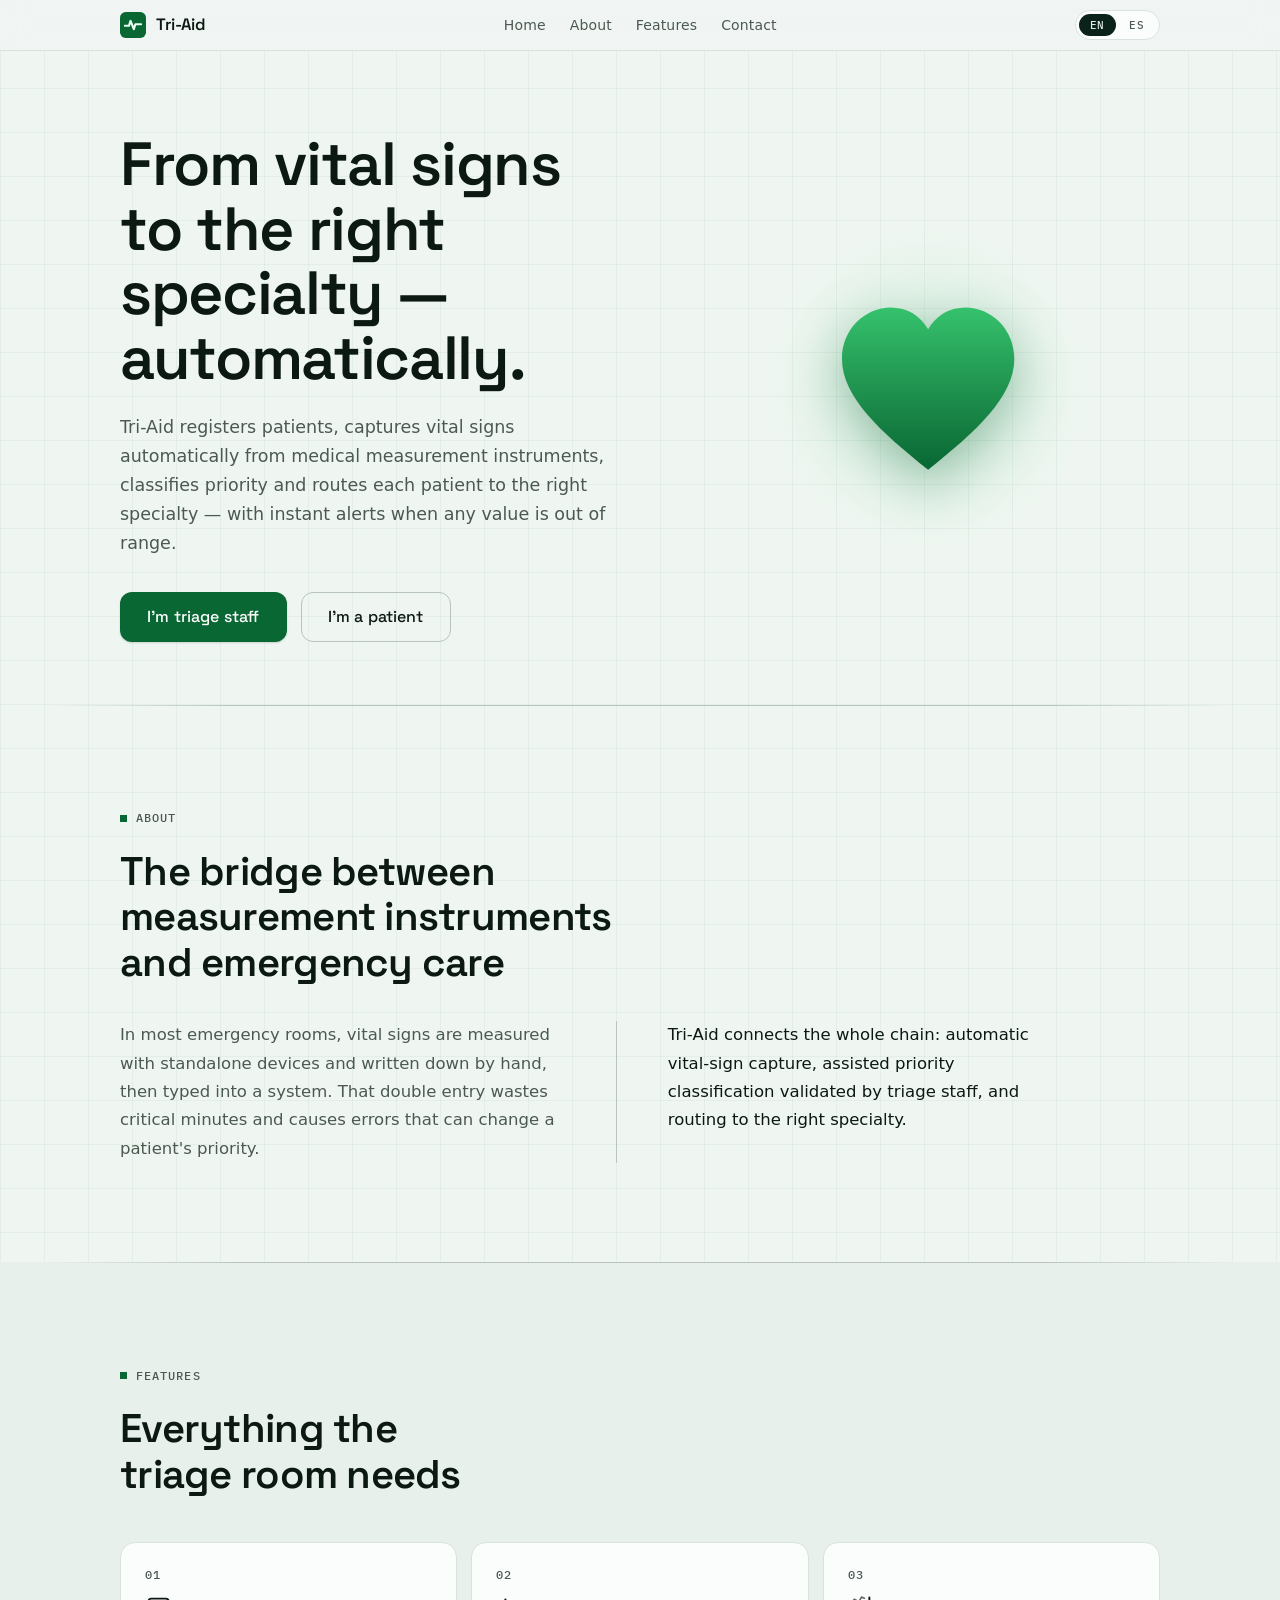
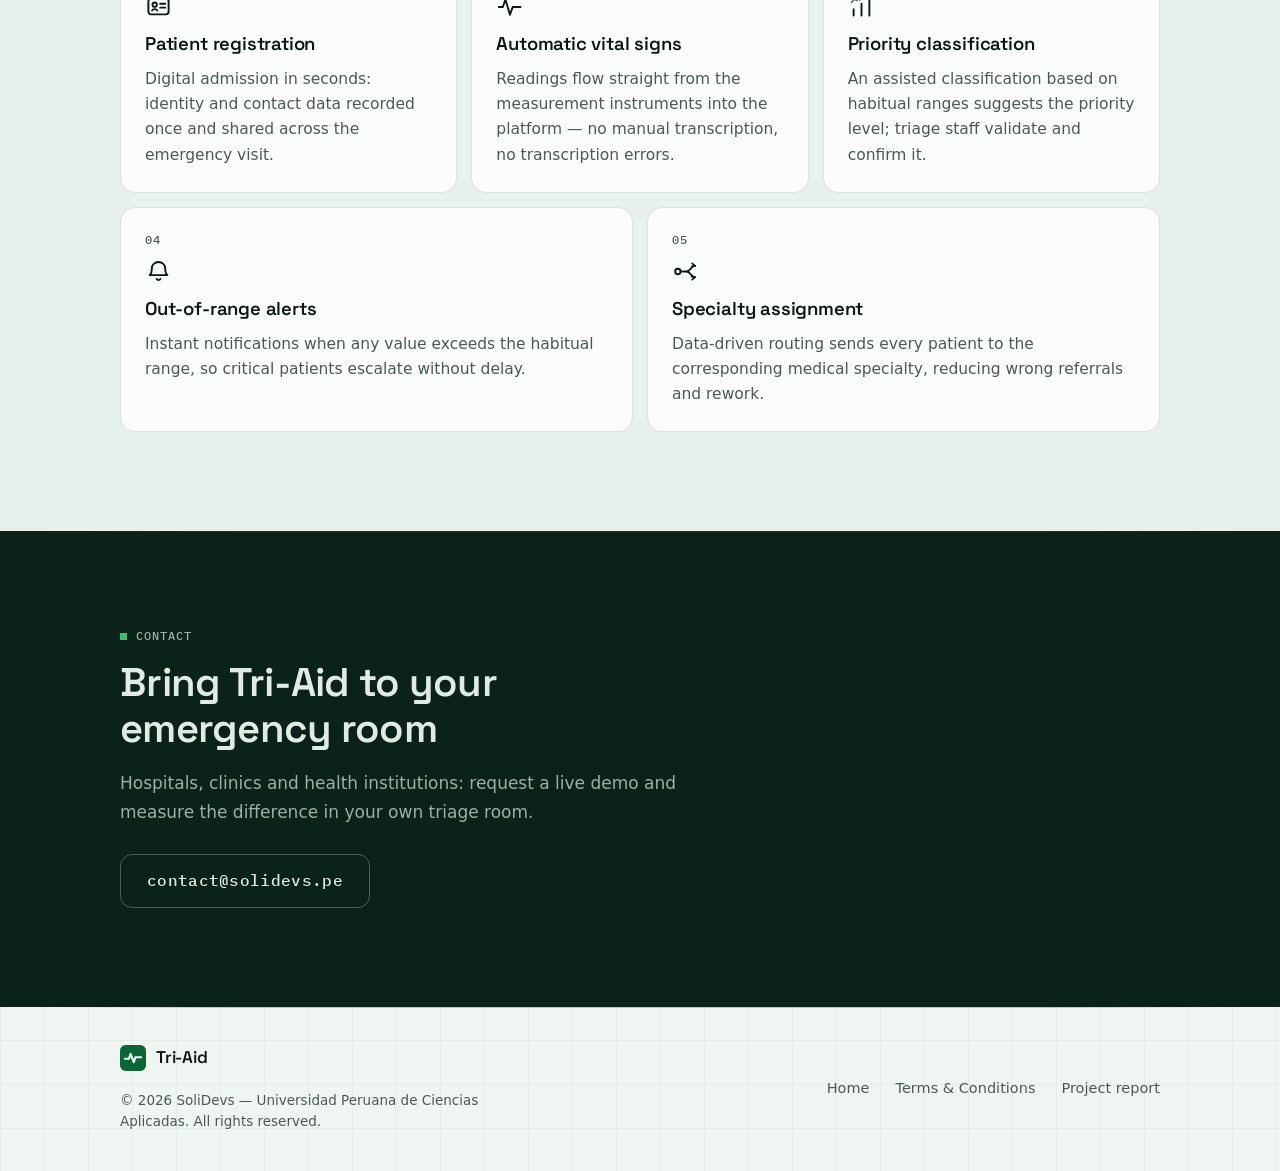
==== index.html @ 0c08fe53 "feat: tri-aid landing page (personal build)" ====
<!doctype html>
<html lang="en-US">
<head>
  <meta charset="utf-8" />
  <meta name="viewport" content="width=device-width, initial-scale=1" />
  <title>Tri-Aid — From vital signs to the right specialty</title>
  <meta name="description" content="Tri-Aid registers patients, captures vital signs automatically from medical measurement instruments, classifies priority and routes each patient to the right specialty — with instant alerts when any value is out of range." />
  <link rel="icon" href="data:image/svg+xml,%3Csvg xmlns='http://www.w3.org/2000/svg' viewBox='0 0 32 32'%3E%3Crect width='32' height='32' rx='7' fill='%231d6b4f'/%3E%3Cpath d='M6 17h5l2-6 4 10 2-6h7' stroke='%23eafff3' stroke-width='2.6' fill='none' stroke-linecap='round' stroke-linejoin='round'/%3E%3C/svg%3E" />
  <link rel="preconnect" href="https://fonts.googleapis.com" />
  <link rel="preconnect" href="https://fonts.gstatic.com" crossorigin />
  <link href="https://fonts.googleapis.com/css2?family=Space+Grotesk:wght@500;600;700&family=IBM+Plex+Mono:wght@400;500&display=swap" rel="stylesheet" />
  <link rel="stylesheet" href="css/styles.css" />
</head>
<body id="top">
  <a class="skip-link" href="#main" data-i18n="a11y.skip">Skip to content</a>

  <header class="site-nav" data-od-id="nav">
    <div class="nav-inner">
      <a class="brand" href="#top" data-od-id="brand" aria-label="Tri-Aid — home">
        <svg class="brand-mark" viewBox="0 0 32 32" aria-hidden="true" focusable="false">
          <rect width="32" height="32" rx="7" class="brand-bg"></rect>
          <path d="M6 17h5l2-6 4 10 2-6h7" class="brand-pulse"></path>
        </svg>
        <span class="brand-name">Tri-Aid</span>
      </a>

      <nav class="nav-links" aria-label="Primary" data-od-id="nav-primary">
        <a href="#top" data-i18n="nav.home">Home</a>
        <a href="#about" data-i18n="nav.about">About</a>
        <a href="#features" data-i18n="nav.features">Features</a>
        <a href="#contact" data-i18n="nav.contact">Contact</a>
      </nav>

      <div class="nav-actions">
        <div class="lang-toggle" role="group" aria-label="Language / Idioma">
          <button type="button" class="lang-btn" data-lang-btn="en" aria-pressed="true">EN</button>
          <button type="button" class="lang-btn" data-lang-btn="es" aria-pressed="false">ES</button>
        </div>
        <button type="button" class="nav-burger" aria-expanded="false" aria-controls="mobile-panel" data-i18n-aria="nav.menu" aria-label="Open menu">
          <span class="burger-box" aria-hidden="true"></span>
        </button>
      </div>
    </div>

    <div id="mobile-panel" class="mobile-panel">
      <nav class="mobile-links" aria-label="Mobile">
        <a href="#top" data-i18n="nav.home">Home</a>
        <a href="#about" data-i18n="nav.about">About</a>
        <a href="#features" data-i18n="nav.features">Features</a>
        <a href="#contact" data-i18n="nav.contact">Contact</a>
      </nav>
    </div>
  </header>

  <main id="main">

    <!-- ================= HERO ================= -->
    <section class="hero" id="hero" data-od-id="hero">
      <div class="container hero-grid">
        <div class="hero-copy">
          <h1 class="hero-title" data-i18n="hero.h1" data-od-id="hero-title">From vital signs to the right specialty — automatically.</h1>
          <p class="hero-text" data-i18n="hero.text">Tri-Aid registers patients, captures vital signs automatically from medical measurement instruments, classifies priority and routes each patient to the right specialty — with instant alerts when any value is out of range.</p>
          <div class="hero-ctas">
            <a class="btn btn-primary" href="#contact" data-i18n="hero.ctaStaff" data-od-id="hero-cta-staff">I'm triage staff</a>
            <a class="btn btn-ghost" href="#features" data-i18n="hero.ctaPatient" data-od-id="hero-cta-patient">I'm a patient</a>
          </div>
        </div>

                <aside class="heartbeat" aria-hidden="true" data-od-id="hero-heartbeat">
          <div class="heart-wrap">
            <span class="heart-glow"></span>
            <span class="heart-ring ring-a"></span>
            <span class="heart-ring ring-b"></span>
            <svg class="heart-shape" viewBox="0 0 32 30" focusable="false">
              <defs>
                <linearGradient id="heart-grad" x1="0" y1="0" x2="0" y2="1">
                  <stop offset="0" class="heart-grad-a"/>
                  <stop offset="1" class="heart-grad-b"/>
                </linearGradient>
              </defs>
              <path class="heart-body" fill="url(#heart-grad)" d="M16 28C8.5 22 2.5 16.6 2.5 10.6 2.5 6 6.1 2.6 10.2 2.6c2.5 0 4.6 1.3 5.8 3.4 1.2-2.1 3.3-3.4 5.8-3.4 4.1 0 7.7 3.4 7.7 8 0 6-6 11.4-13.5 17.4Z"/>
            </svg>
          </div>
        </aside>
      </div>
    </section>

    <!-- ================= ABOUT ================= -->
    <section class="section" id="about" data-od-id="about">
      <div class="container">
        <div class="section-head reveal">
          <span class="eyebrow"><i class="eyebrow-dot" aria-hidden="true"></i><span data-i18n="nav.about">About</span></span>
        </div>
        <h2 class="section-title reveal" data-i18n="about.title" data-od-id="about-title">The bridge between measurement instruments and emergency care</h2>
        <div class="about-cols reveal">
          <p data-i18n="about.p1">In most emergency rooms, vital signs are measured with standalone devices and written down by hand, then typed into a system. That double entry wastes critical minutes and causes errors that can change a patient's priority.</p>
          <p data-i18n="about.p2">Tri-Aid connects the whole chain: automatic vital-sign capture, assisted priority classification validated by triage staff, and routing to the right specialty.</p>
        </div>
      </div>
    </section>

    <!-- ================= FEATURES ================= -->
    <section class="section section-sunk" id="features" data-od-id="features">
      <div class="container">
        <div class="section-head reveal">
          <span class="eyebrow"><i class="eyebrow-dot" aria-hidden="true"></i><span data-i18n="nav.features">Features</span></span>
        </div>
        <h2 class="section-title reveal" data-i18n="features.title" data-od-id="features-title">Everything the triage room needs</h2>

        <ol class="feature-grid" data-od-id="features-grid">
          <li class="feature-card reveal" data-od-id="feature-card-registration">
            <span class="f-index" aria-hidden="true">01</span>
            <svg class="f-icon" viewBox="0 0 24 24" aria-hidden="true" focusable="false"><rect x="3" y="5" width="18" height="14" rx="2.5" fill="none" stroke="currentColor" stroke-width="1.7"/><circle cx="8.6" cy="10.4" r="1.9" fill="none" stroke="currentColor" stroke-width="1.7"/><path d="M6.3 15.6c.6-1.7 4-1.7 4.6 0M13.5 9.5h4.6M13.5 13h4.6" fill="none" stroke="currentColor" stroke-width="1.7" stroke-linecap="round"/></svg>
            <h3 data-i18n="f1.t">Patient registration</h3>
            <p data-i18n="f1.x">Digital admission in seconds: identity and contact data recorded once and shared across the emergency visit.</p>
          </li>

          <li class="feature-card reveal" data-od-id="feature-card-vitals">
            <span class="f-index" aria-hidden="true">02</span>
            <svg class="f-icon" viewBox="0 0 24 24" aria-hidden="true" focusable="false"><path d="M2.5 12.5h3.6l2.3-6.8 4 13.6 2.4-6.8h7" fill="none" stroke="currentColor" stroke-width="1.7" stroke-linecap="round" stroke-linejoin="round"/></svg>
            <h3 data-i18n="f2.t">Automatic vital signs</h3>
            <p data-i18n="f2.x">Readings flow straight from the measurement instruments into the platform — no manual transcription, no transcription errors.</p>
          </li>

          <li class="feature-card reveal" data-od-id="feature-card-priority">
            <span class="f-index" aria-hidden="true">03</span>
            <svg class="f-icon" viewBox="0 0 24 24" aria-hidden="true" focusable="false"><path d="M5 20v-5.5M12 20V9.5M19 20V4" fill="none" stroke="currentColor" stroke-width="1.7" stroke-linecap="round"/><path d="M3.2 8.4 5.6 5.6l2.5 1.2M10.4 6.4 12 3.6l2.6 1" fill="none" stroke="currentColor" stroke-width="1.4" stroke-linecap="round" stroke-linejoin="round" opacity=".65"/></svg>
            <h3 data-i18n="f3.t">Priority classification</h3>
            <p data-i18n="f3.x">An assisted classification based on habitual ranges suggests the priority level; triage staff validate and confirm it.</p>
          </li>

          <li class="feature-card reveal" data-od-id="feature-card-alerts">
            <span class="f-index" aria-hidden="true">04</span>
            <svg class="f-icon" viewBox="0 0 24 24" aria-hidden="true" focusable="false"><path d="M6 9.5a6 6 0 0 1 12 0c0 4.6 1.9 5.7 1.9 5.7H4.1S6 14.1 6 9.5Z" fill="none" stroke="currentColor" stroke-width="1.7" stroke-linejoin="round"/><path d="M10.3 18.6a1.9 1.9 0 0 0 3.4 0" fill="none" stroke="currentColor" stroke-width="1.7" stroke-linecap="round"/></svg>
            <h3 data-i18n="f4.t">Out-of-range alerts</h3>
            <p data-i18n="f4.x">Instant notifications when any value exceeds the habitual range, so critical patients escalate without delay.</p>
          </li>

          <li class="feature-card reveal" data-od-id="feature-card-routing">
            <span class="f-index" aria-hidden="true">05</span>
            <svg class="f-icon" viewBox="0 0 24 24" aria-hidden="true" focusable="false"><circle cx="5.2" cy="12" r="2.4" fill="none" stroke="currentColor" stroke-width="1.7"/><path d="M7.8 12h5.4" fill="none" stroke="currentColor" stroke-width="1.7" stroke-linecap="round"/><path d="M13 12c3.6 0 3.6-5 7.4-5M13 12c3.6 0 3.6 5 7.4 5" fill="none" stroke="currentColor" stroke-width="1.7" stroke-linecap="round"/><path d="M17.9 4.8 20.6 7l-3 .5M17.9 19.2 20.6 17l-3-.5" fill="none" stroke="currentColor" stroke-width="1.5" stroke-linecap="round" stroke-linejoin="round"/></svg>
            <h3 data-i18n="f5.t">Specialty assignment</h3>
            <p data-i18n="f5.x">Data-driven routing sends every patient to the corresponding medical specialty, reducing wrong referrals and rework.</p>
          </li>
        </ol>
      </div>
    </section>

    <!-- ================= CONTACT ================= -->
    <section class="section section-dark" id="contact" data-od-id="contact">
      <div class="container contact-wrap reveal">
        <span class="eyebrow eyebrow-dark"><i class="eyebrow-dot" aria-hidden="true"></i><span data-i18n="nav.contact">Contact</span></span>
        <h2 class="section-title" data-i18n="contact.title" data-od-id="contact-title">Bring Tri-Aid to your emergency room</h2>
        <p class="contact-text" data-i18n="contact.text">Hospitals, clinics and health institutions: request a live demo and measure the difference in your own triage room.</p>
        <a class="btn btn-invert" href="mailto:contact@solidevs.pe" data-od-id="contact-email">contact@solidevs.pe</a>
      </div>
    </section>

  </main>

  <!-- ================= FOOTER ================= -->
  <footer class="site-footer" data-od-id="footer">
    <div class="container footer-grid">
      <div class="footer-brand">
        <span class="footer-mark">
          <svg class="brand-mark" viewBox="0 0 32 32" aria-hidden="true" focusable="false">
            <rect width="32" height="32" rx="7" class="brand-bg"></rect>
            <path d="M6 17h5l2-6 4 10 2-6h7" class="brand-pulse"></path>
          </svg>
          <span class="brand-name">Tri-Aid</span>
        </span>
        <p class="footer-copy" data-i18n="footer.copy">© 2026 SoliDevs — Universidad Peruana de Ciencias Aplicadas. All rights reserved.</p>
      </div>
      <nav class="footer-links" aria-label="Footer" data-od-id="footer-links">
        <a href="#top" data-i18n="nav.home">Home</a>
        <a href="terms.html" data-i18n="footer.terms">Terms &amp; Conditions</a>
        <a href="#" data-i18n="footer.report">Project report</a>
      </nav>
    </div>
  </footer>

  <script src="js/i18n.js"></script>
  <script src="js/main.js"></script>
</body>
</html>
---- css/styles.css ----
/* ============================================================
   Tri-Aid — Landing AV1 · SoliDevs
   Design system: clinical "monitor paper" surface, deep green
   ink, single ECG-green accent, Space Grotesk / system / Plex Mono.
   ============================================================ */

/* ---------- Tokens ---------- */
:root {
  /* surfaces */
  --bg:            oklch(96.6% 0.009 158);
  --surface:       oklch(99.3% 0.003 158);
  --surface-sunk:  oklch(94.6% 0.012 156);
  --ink-panel:     oklch(23% 0.035 168);

  /* text */
  --fg:            oklch(20% 0.024 160);
  --muted:         oklch(45% 0.022 158);
  --fg-on-dark:    oklch(93% 0.015 155);
  --muted-on-dark: oklch(74% 0.028 155);

  /* lines */
  --border:        oklch(90.5% 0.012 158);
  --border-strong: oklch(81% 0.018 156);
  --hairline-dark: rgba(234, 255, 243, 0.09);
  --line-on-dark:  rgba(234, 255, 243, 0.1);
  --line-on-dark-btn: rgba(234, 255, 243, 0.28);
  /* Single page-wide chart-paper grid (body). One grid, one phase —
     never layer a second same-pitch grid on top of it. */
  --grid-page:     rgba(29, 107, 79, 0.058);
  --pulse-on-ink:  #eafff3;

  /* accent — ECG green */
  --accent:        oklch(72% 0.17 152);   /* trace on dark, fills */
  --accent-ink:    oklch(45% 0.115 152);  /* text-safe / buttons */
  --accent-soft:   oklch(93% 0.045 152);

  /* semantic — triage scale (used sparingly) */
  --info:          oklch(70% 0.11 240);

  /* type */
  --font-display: 'Space Grotesk', 'Avenir Next', -apple-system, BlinkMacSystemFont, 'Segoe UI', system-ui, sans-serif;
  --font-body:    -apple-system, BlinkMacSystemFont, 'SF Pro Text', 'Segoe UI', system-ui, sans-serif;
  --font-mono:    'IBM Plex Mono', ui-monospace, 'SF Mono', Menlo, Consolas, monospace;

  /* motion */
  --ease-out: cubic-bezier(0.23, 1, 0.32, 1);

  /* layout */
  --container: 1120px;
  --nav-h: 50px;
}

/* ---------- Reset-lite ---------- */
*, *::before, *::after { box-sizing: border-box; margin: 0; padding: 0; }

html {
  scroll-behavior: smooth;
  scroll-padding-top: calc(var(--nav-h) + 18px);
}

body {
  font: 400 16.5px/1.62 var(--font-body);
  background-color: var(--bg);
  background-image:
    linear-gradient(to right, var(--grid-page) 1px, transparent 1px),
    linear-gradient(to bottom, var(--grid-page) 1px, transparent 1px);
  background-size: 44px 44px;
  color: var(--fg);
  -webkit-font-smoothing: antialiased;
  -moz-osx-font-smoothing: grayscale;
  text-rendering: optimizeLegibility;
}

body.nav-locked { overflow: hidden; }

img, svg { display: block; max-width: 100%; }
a { color: inherit; text-decoration: none; }
ul, ol { list-style: none; }

::selection { background: var(--accent-soft); color: var(--fg); }

:focus-visible {
  outline: 2px solid var(--accent-ink);
  outline-offset: 3px;
  border-radius: 4px;
}

/* ---------- Utilities ---------- */
.container {
  max-width: var(--container);
  margin-inline: auto;
  padding-inline: clamp(20px, 5vw, 40px);
}

.btn {
  display: inline-flex;
  align-items: center;
  justify-content: center;
  gap: 10px;
  min-height: 50px;
  padding: 0 26px;
  border-radius: 12px;
  border: 1px solid transparent;
  font: 500 16px/1 var(--font-display);
  letter-spacing: 0.01em;
  cursor: pointer;
  transition: transform 200ms var(--ease-out), background-color 200ms var(--ease-out),
              border-color 200ms var(--ease-out), box-shadow 200ms var(--ease-out),
              color 200ms var(--ease-out);
}

.btn-primary {
  background: var(--accent-ink);
  color: #fff;
  box-shadow: 0 1px 2px rgba(16, 46, 36, 0.18);
}
.btn-primary:hover {
  background: oklch(38% 0.105 152);
  transform: translateY(-1px);
  box-shadow: 0 6px 18px rgba(16, 46, 36, 0.16);
}
.btn-primary:active { transform: translateY(0); }

.btn-ghost {
  background: transparent;
  color: var(--fg);
  border-color: var(--border-strong);
}
.btn-ghost:hover {
  background: var(--surface-sunk);
  transform: translateY(-1px);
}

.btn-invert {
  background: transparent;
  color: var(--fg-on-dark);
  border-color: var(--line-on-dark-btn);
  font: 500 15.5px/1 var(--font-mono);
  letter-spacing: 0.02em;
  min-height: 54px;
}
.btn-invert:hover {
  background: var(--fg-on-dark);
  color: var(--ink-panel);
  transform: translateY(-1px);
}

/* ---------- Skip link ---------- */
.skip-link {
  position: fixed;
  top: 10px;
  left: 10px;
  z-index: 200;
  padding: 10px 18px;
  background: var(--ink-panel);
  color: var(--fg-on-dark);
  border-radius: 10px;
  font: 500 14px/1 var(--font-body);
  transform: translateY(-160%);
  transition: transform 140ms var(--ease-out);
}
.skip-link:focus { transform: translateY(0); outline-offset: 2px; }

/* ---------- Nav ---------- */
.site-nav {
  position: sticky;
  top: 0;
  z-index: 100;
  background: rgba(240, 246, 243, 0.9);
  backdrop-filter: blur(12px);
  -webkit-backdrop-filter: blur(12px);
  border-bottom: 1px solid var(--border);
}

.nav-inner {
  max-width: var(--container);
  margin-inline: auto;
  padding-inline: clamp(20px, 5vw, 40px);
  height: var(--nav-h);
  display: flex;
  align-items: center;
  justify-content: space-between;
  gap: 24px;
}

.brand {
  display: inline-flex;
  align-items: center;
  gap: 10px;
  flex-shrink: 0;
}

.brand-mark { width: 26px; height: 26px; }
.brand-bg { fill: var(--accent-ink); }
.brand-pulse {
  fill: none;
  stroke: var(--pulse-on-ink);
  stroke-width: 2.6;
  stroke-linecap: round;
  stroke-linejoin: round;
}
.brand-name {
  font: 600 16.5px/1 var(--font-display);
  letter-spacing: -0.01em;
}

.nav-links {
  display: flex;
  align-items: center;
  gap: 24px;
}
.nav-links a {
  font: 500 14px/1 var(--font-body);
  color: var(--muted);
  letter-spacing: 0.01em;
  transition: color 200ms var(--ease-out);
}
.nav-links a:hover { color: var(--fg); }

.nav-actions {
  display: flex;
  align-items: center;
  gap: 12px;
}

.lang-toggle {
  display: flex;
  align-items: center;
  gap: 2px;
  padding: 3px;
  border: 1px solid var(--border);
  border-radius: 999px;
  background: var(--surface);
}
.lang-btn {
  appearance: none;
  border: 0;
  background: transparent;
  color: var(--muted);
  font: 500 10.5px/1 var(--font-mono);
  letter-spacing: 0.08em;
  text-transform: uppercase;
  padding: 6px 11px;
  border-radius: 999px;
  cursor: pointer;
  transition: background-color 200ms var(--ease-out), color 200ms var(--ease-out);
}
.lang-btn:hover { color: var(--fg); }
.lang-btn.is-active {
  background: var(--ink-panel);
  color: var(--fg-on-dark);
}

.nav-burger {
  display: none;
  appearance: none;
  border: 1px solid var(--border);
  background: var(--surface);
  border-radius: 10px;
  width: 38px;
  height: 38px;
  cursor: pointer;
  position: relative;
}
.nav-burger::after {
  content: "";
  position: absolute;
  inset: -6px;
}
.burger-box, .burger-box::before, .burger-box::after {
  content: "";
  position: absolute;
  left: 50%;
  width: 18px;
  height: 1.8px;
  background: var(--fg);
  border-radius: 2px;
  transform: translateX(-50%);
  transition: transform 200ms var(--ease-out), opacity 140ms var(--ease-out), top 200ms var(--ease-out);
}
.burger-box { top: 50%; margin-top: -0.9px; }
.burger-box::before { top: -6px; }
.burger-box::after { top: 6px; }
.nav-burger.is-open .burger-box { background: transparent; }
.nav-burger.is-open .burger-box::before { top: 0; transform: translateX(-50%) rotate(45deg); }
.nav-burger.is-open .burger-box::after { top: 0; transform: translateX(-50%) rotate(-45deg); }

.mobile-panel {
  display: none;
  visibility: hidden;
  opacity: 0;
  transform: translateY(-8px);
  transition: opacity 140ms var(--ease-out), transform 140ms var(--ease-out), visibility 140ms;
  border-bottom: 1px solid var(--border);
  background: var(--surface);
}
.mobile-panel.is-open { visibility: visible; opacity: 1; transform: none; }
.mobile-links { display: grid; }
.mobile-links a {
  padding: 13px clamp(20px, 5vw, 40px);
  font: 500 15.5px/1 var(--font-body);
  color: var(--fg);
  border-top: 1px solid var(--border);
}
.mobile-links a:hover { background: var(--surface-sunk); }

/* ---------- Hero ---------- */
.hero {
  position: relative;
  overflow: hidden;
  padding-block: clamp(56px, 9vh, 96px) clamp(52px, 7vh, 84px);
}

/* Hero paper grid: intentionally NOT re-declared here. The body already
   paints the single 44px chart-paper grid; a second same-pitch layer from
   the hero's own origin sat ~6px out of phase (sticky-nav offset) and drew
   every vertical line twice — the "double-lined squares" artifact. */

.hero-grid {
  position: relative;
  display: grid;
  grid-template-columns: 1.04fr 0.96fr;
  align-items: center;
  gap: clamp(40px, 6vw, 72px);
}

.hero-title {
  font: 600 clamp(38px, 5vw, 61px)/1.06 var(--font-display);
  letter-spacing: -0.022em;
  text-wrap: balance;
  max-width: 18ch;
}

.hero-text {
  margin-top: 22px;
  font-size: clamp(16px, 1.5vw, 17.5px);
  line-height: 1.66;
  color: var(--muted);
  max-width: 54ch;
}

.hero-ctas {
  margin-top: 34px;
  display: flex;
  flex-wrap: wrap;
  gap: 14px;
}

/* ---------- Hero heartbeat ----------
   One green heart beating over the chart paper — the product promise
   in a single image: the pulse, alive and watched. Pure CSS motion
   (an icon animation, not a data stream): a lub-dub squeeze at ~64 bpm,
   a glow that breathes with it, and a ripple ring on each thump. */
.heartbeat {
  display: grid;
  place-items: center;
  min-height: 372px;
}
.heart-wrap {
  position: relative;
  width: clamp(190px, 19vw, 262px);
  aspect-ratio: 1;
  display: grid;
  place-items: center;
}

/* — the heart — */
.heart-shape {
  width: 84%;
  height: auto;
  overflow: visible;
  transform-origin: 50% 46%;
  animation: heart-beat 0.94s infinite;
  filter: drop-shadow(0 16px 26px color-mix(in oklab, var(--accent-ink) 38%, transparent));
}
.heart-grad-a { stop-color: var(--accent); }
.heart-grad-b { stop-color: var(--accent-ink); }

/* — the glow breathing behind it — */
.heart-glow {
  position: absolute;
  inset: -16%;
  border-radius: 50%;
  opacity: 0.5;
  background: radial-gradient(
    circle,
    color-mix(in oklab, var(--accent) 24%, transparent) 0%,
    color-mix(in oklab, var(--accent) 10%, transparent) 46%,
    transparent 72%
  );
  animation: heart-glow 0.94s infinite;
}

/* — a ripple on each thump — */
.heart-ring {
  position: absolute;
  inset: 2%;
  border-radius: 50%;
  border: 1.5px solid color-mix(in oklab, var(--accent) 55%, transparent);
  opacity: 0;
  animation: heart-ripple 0.94s infinite;
}
.ring-b { animation-delay: 0.28s; }

/* lub-dub: two squeezes per cycle, like a real heartbeat (~64 bpm) */
@keyframes heart-beat {
  0%        { transform: scale(1); }
  10%, 12%  { transform: scale(1.13); }
  22%       { transform: scale(1.01); }
  32%, 34%  { transform: scale(1.09); }
  46%, 100% { transform: scale(1); }
}
@keyframes heart-glow {
  0%        { opacity: 0.4; transform: scale(1); }
  10%, 12%  { opacity: 0.75; transform: scale(1.05); }
  32%, 34%  { opacity: 0.6; transform: scale(1.03); }
  46%, 100% { opacity: 0.4; transform: scale(1); }
}
@keyframes heart-ripple {
  0%, 9%    { transform: scale(1); opacity: 0; }
  12%       { opacity: 0.5; }
  58%, 100% { transform: scale(1.5); opacity: 0; }
}

/* ---------- Section shell ---------- */
.section {
  padding-block: clamp(72px, 11vh, 118px);
  position: relative;
}

/* ---------- Section dividers ----------
   A single fading hairline at each section boundary — quiet, no motif.
   The old tick ruler and the PQRST rhythm strip are both gone. */
.section::before,
.site-footer::before {
  content: "";
  position: absolute;
  top: 0;
  left: clamp(20px, 4vw, 44px);
  right: clamp(20px, 4vw, 44px);
  height: 1px;
  background: linear-gradient(90deg,
    transparent,
    var(--border-strong) 16%,
    var(--border-strong) 84%,
    transparent);
}

.section-dark::before {
  background: linear-gradient(90deg,
    transparent,
    var(--hairline-dark) 16%,
    var(--hairline-dark) 84%,
    transparent);
}

.section-sunk {
  background: var(--surface-sunk);
}

.section-dark {
  background: var(--ink-panel);
  color: var(--fg-on-dark);
}

.section-head { margin-bottom: 18px; }

.eyebrow {
  display: inline-flex;
  align-items: center;
  gap: 9px;
  font: 500 12px/1 var(--font-mono);
  letter-spacing: 0.09em;
  text-transform: uppercase;
  color: var(--muted);
}
.eyebrow-dark { color: var(--muted-on-dark); }
.eyebrow-dot {
  width: 7px;
  height: 7px;
  background: var(--accent-ink);
  flex-shrink: 0;
}
.eyebrow-dark .eyebrow-dot { background: var(--accent); }

.section-title {
  font: 600 clamp(27px, 3.4vw, 40px)/1.14 var(--font-display);
  letter-spacing: -0.018em;
  text-wrap: balance;
  max-width: 24ch;
}

/* ---------- About ---------- */
.about-cols {
  margin-top: clamp(28px, 4vh, 44px);
  display: grid;
  grid-template-columns: 1fr 1fr;
  gap: clamp(28px, 4vw, 56px);
  max-width: 940px;
}

.about-cols p {
  font-size: 16.5px;
  line-height: 1.72;
  color: var(--muted);
}
.about-cols p + p, .about-cols p:last-child {
  padding-left: clamp(28px, 4vw, 56px);
  border-left: 1px solid var(--border-strong);
  color: var(--fg);
}

/* ---------- Features ---------- */
.feature-grid {
  margin-top: clamp(34px, 5vh, 54px);
  display: grid;
  grid-template-columns: repeat(6, 1fr);
  gap: 14px;
}

.feature-card {
  grid-column: span 2;
  background: var(--surface);
  border: 1px solid var(--border);
  border-radius: 15px;
  padding: 26px 24px 24px;
  display: grid;
  gap: 12px;
  align-content: start;
  transition: transform 200ms var(--ease-out), border-color 200ms var(--ease-out),
              box-shadow 200ms var(--ease-out);
}
.feature-card:nth-child(4),
.feature-card:nth-child(5) { grid-column: span 3; }

.feature-card:hover {
  transform: translateY(-3px);
  border-color: var(--border-strong);
  box-shadow: 0 14px 34px -18px rgba(16, 46, 36, 0.22);
}

.f-index {
  font: 500 12px/1 var(--font-mono);
  letter-spacing: 0.08em;
  color: var(--muted);
}

.f-icon {
  width: 27px;
  height: 27px;
  color: var(--fg);
}

.feature-card h3 {
  font: 600 18.5px/1.25 var(--font-display);
  letter-spacing: -0.01em;
}

.feature-card p {
  font-size: 15.5px;
  line-height: 1.62;
  color: var(--muted);
}

/* stagger for reveal */
.feature-card:nth-child(2) { transition-delay: 60ms; }
.feature-card:nth-child(3) { transition-delay: 120ms; }
.feature-card:nth-child(4) { transition-delay: 80ms; }
.feature-card:nth-child(5) { transition-delay: 140ms; }

/* ---------- Contact ---------- */
.contact-wrap {
  display: grid;
  justify-items: start;
  gap: 18px;
}

.contact-wrap .section-title { color: var(--fg-on-dark); max-width: 20ch; }

.contact-text {
  color: var(--muted-on-dark);
  font-size: 17px;
  line-height: 1.66;
  max-width: 52ch;
}

.contact-wrap .btn-invert { margin-top: 10px; }

/* ---------- Footer ---------- */
.site-footer {
  position: relative;
  padding-block: 38px;
}

.footer-grid {
  display: flex;
  align-items: center;
  justify-content: space-between;
  gap: 28px;
  flex-wrap: wrap;
}

.footer-mark {
  display: inline-flex;
  align-items: center;
  gap: 10px;
}
.footer-mark .brand-mark { width: 26px; height: 26px; }
.footer-mark .brand-name { font-size: 17px; }

.footer-copy {
  margin-top: 10px;
  font-size: 13.5px;
  color: var(--muted);
  max-width: 46ch;
}

.footer-links {
  display: flex;
  align-items: center;
  gap: 26px;
  flex-wrap: wrap;
}
.footer-links a {
  font-size: 14.5px;
  color: var(--muted);
  text-decoration: underline;
  text-decoration-color: transparent;
  text-underline-offset: 4px;
  transition: color 200ms var(--ease-out), text-decoration-color 200ms var(--ease-out);
}
.footer-links a:hover {
  color: var(--fg);
  text-decoration-color: var(--border-strong);
}

/* ---------- Terms ---------- */
.terms-section { padding-block: clamp(56px, 9vh, 96px); }

.terms-wrap { max-width: 800px; }

.terms-title {
  font: 600 clamp(30px, 4vw, 42px)/1.1 var(--font-display);
  letter-spacing: -0.02em;
}

.terms-list { margin-top: clamp(30px, 5vh, 48px); }

.terms-clause {
  display: grid;
  grid-template-columns: 58px 1fr;
  gap: 6px 18px;
  padding-block: 26px;
  border-top: 1px solid var(--border);
}
.terms-clause:last-child { border-bottom: 1px solid var(--border); }

.t-index {
  font: 500 13px/1.7 var(--font-mono);
  letter-spacing: 0.08em;
  color: var(--muted);
}

.terms-clause h2 {
  font: 600 19px/1.3 var(--font-display);
  letter-spacing: -0.01em;
  margin-bottom: 8px;
}

.terms-clause p {
  font-size: 15.5px;
  line-height: 1.7;
  color: var(--muted);
  max-width: 64ch;
}

/* ---------- Reveal ---------- */
.reveal {
  opacity: 0;
  transform: translateY(14px);
  transition: opacity 420ms var(--ease-out), transform 420ms var(--ease-out);
}
.reveal.in { opacity: 1; transform: none; }

/* ---------- Responsive ---------- */
@media (max-width: 1024px) {
  .hero-grid { grid-template-columns: 1fr; gap: 48px; }
  .hero-title { max-width: 18ch; }
}

@media (max-width: 900px) {
  .nav-links { display: none; }
  .nav-burger { display: block; }
  .mobile-panel { display: block; }

  .feature-card,
  .feature-card:nth-child(4),
  .feature-card:nth-child(5) { grid-column: span 3; }

  .about-cols { grid-template-columns: 1fr; }
  .about-cols p + p,
  .about-cols p:last-child {
    padding-left: 0;
    border-left: 0;
    border-top: 1px solid var(--border-strong);
    padding-top: 26px;
  }

}

@media (max-width: 640px) {
  .hero { padding-top: 40px; }
  .hero-ctas { flex-direction: column; align-items: stretch; }
  .hero-ctas .btn { width: 100%; }

  .heartbeat { min-height: 300px; }
  .heart-wrap { width: clamp(168px, 52vw, 220px); }

  .feature-card,
  .feature-card:nth-child(4),
  .feature-card:nth-child(5) { grid-column: span 6; }

  .terms-clause { grid-template-columns: 1fr; gap: 4px; }

  .footer-grid { flex-direction: column; align-items: flex-start; }

}

/* ---------- Reduced motion ---------- */
@media (prefers-reduced-motion: reduce) {
  html { scroll-behavior: auto; }
  .reveal { opacity: 1; transform: none; transition: none; }
  .heart-shape, .heart-glow, .heart-ring { animation: none; }
  .btn, .feature-card, .nav-links a, .footer-links a { transition: none; }
}
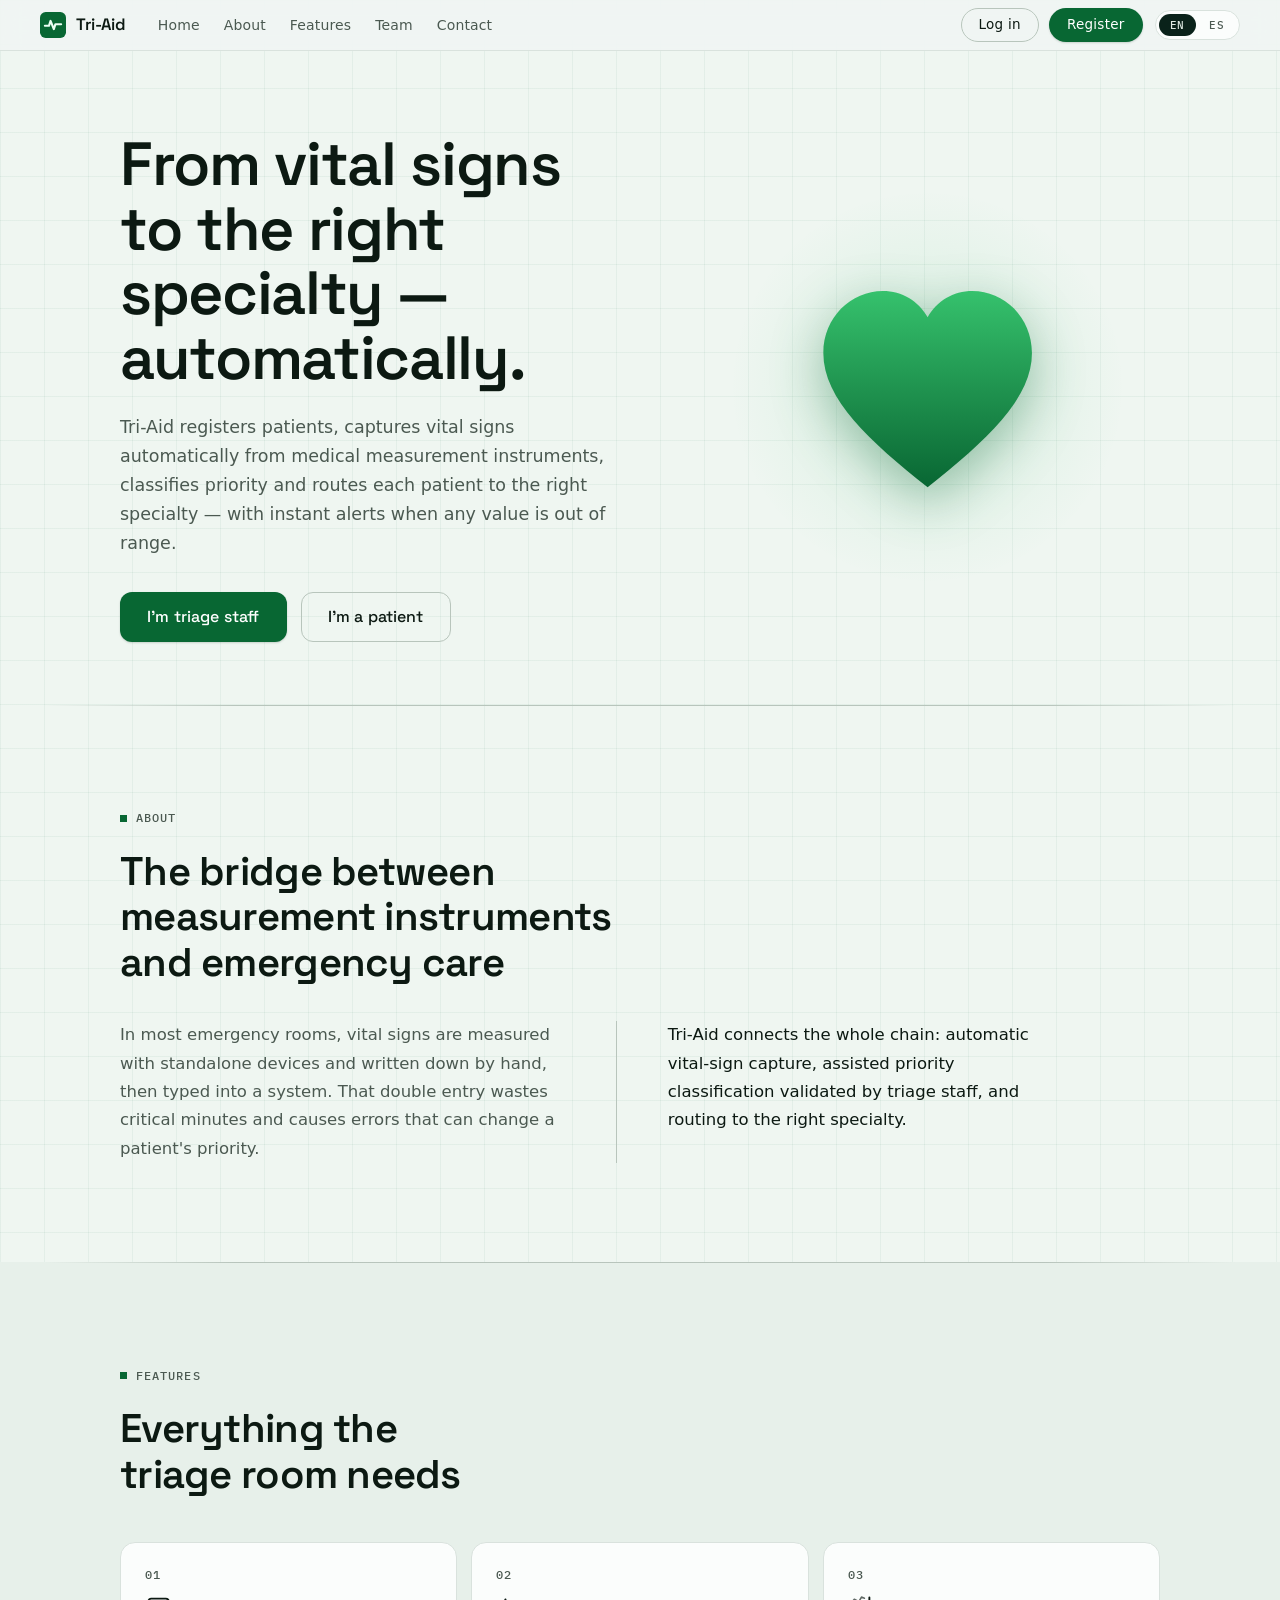
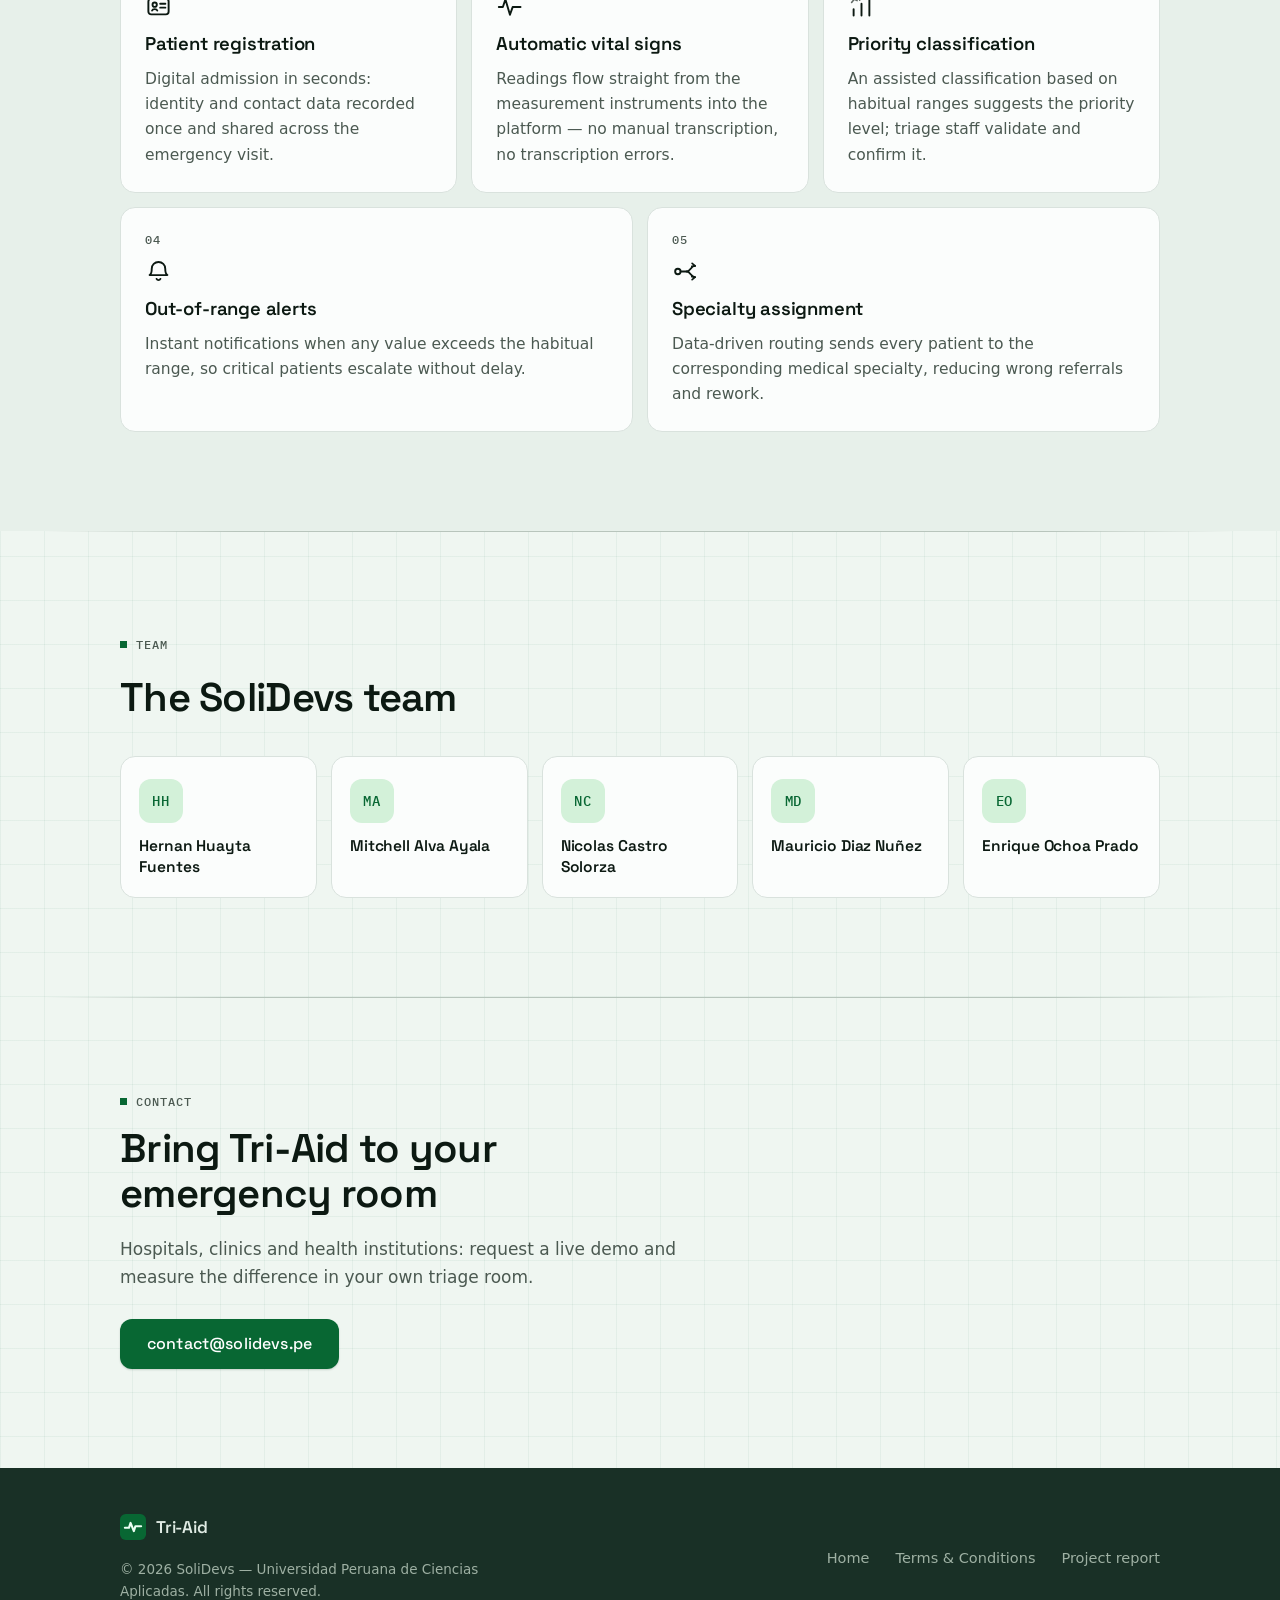
==== commit 7af82f87: "feat: update landing — final edits (dark footer, layout)" ====
--- a/index.html
+++ b/index.html
@@ -28,10 +28,15 @@
         <a href="#top" data-i18n="nav.home">Home</a>
         <a href="#about" data-i18n="nav.about">About</a>
         <a href="#features" data-i18n="nav.features">Features</a>
+        <a href="#team" data-i18n="nav.team">Team</a>
         <a href="#contact" data-i18n="nav.contact">Contact</a>
       </nav>
 
       <div class="nav-actions">
+        <div class="nav-auth">
+          <a class="btn-nav btn-login" href="#contact" data-i18n="auth.login">Log in</a>
+          <a class="btn-nav btn-register" href="#contact" data-i18n="auth.register">Register</a>
+        </div>
         <div class="lang-toggle" role="group" aria-label="Language / Idioma">
           <button type="button" class="lang-btn" data-lang-btn="en" aria-pressed="true">EN</button>
           <button type="button" class="lang-btn" data-lang-btn="es" aria-pressed="false">ES</button>
@@ -47,7 +52,12 @@
         <a href="#top" data-i18n="nav.home">Home</a>
         <a href="#about" data-i18n="nav.about">About</a>
         <a href="#features" data-i18n="nav.features">Features</a>
+        <a href="#team" data-i18n="nav.team">Team</a>
         <a href="#contact" data-i18n="nav.contact">Contact</a>
+        <div class="mobile-auth">
+          <a class="mobile-login" href="#contact" data-i18n="auth.login">Log in</a>
+          <a class="mobile-register" href="#contact" data-i18n="auth.register">Register</a>
+        </div>
       </nav>
     </div>
   </header>
@@ -146,13 +156,46 @@
       </div>
     </section>
 
+    <!-- ================= TEAM ================= -->
+    <section class="section" id="team" data-od-id="team">
+      <div class="container">
+        <div class="section-head reveal">
+          <span class="eyebrow"><i class="eyebrow-dot" aria-hidden="true"></i><span data-i18n="nav.team">Team</span></span>
+        </div>
+        <h2 class="section-title reveal" data-i18n="team.title" data-od-id="team-title">The SoliDevs team</h2>
+
+        <ul class="team-grid">
+          <li class="member-card reveal" data-od-id="member-hernan-huayta">
+            <span class="member-avatar" aria-hidden="true">HH</span>
+            <h3>Hernan Huayta Fuentes</h3>
+          </li>
+          <li class="member-card reveal" data-od-id="member-mitchell-alva">
+            <span class="member-avatar" aria-hidden="true">MA</span>
+            <h3>Mitchell Alva Ayala</h3>
+          </li>
+          <li class="member-card reveal" data-od-id="member-nicolas-castro">
+            <span class="member-avatar" aria-hidden="true">NC</span>
+            <h3>Nicolas Castro Solorza</h3>
+          </li>
+          <li class="member-card reveal" data-od-id="member-mauricio-diaz">
+            <span class="member-avatar" aria-hidden="true">MD</span>
+            <h3>Mauricio Diaz Nuñez</h3>
+          </li>
+          <li class="member-card reveal" data-od-id="member-enrique-ochoa">
+            <span class="member-avatar" aria-hidden="true">EO</span>
+            <h3>Enrique Ochoa Prado</h3>
+          </li>
+        </ul>
+      </div>
+    </section>
+
     <!-- ================= CONTACT ================= -->
-    <section class="section section-dark" id="contact" data-od-id="contact">
+    <section class="section" id="contact" data-od-id="contact">
       <div class="container contact-wrap reveal">
-        <span class="eyebrow eyebrow-dark"><i class="eyebrow-dot" aria-hidden="true"></i><span data-i18n="nav.contact">Contact</span></span>
+        <span class="eyebrow"><i class="eyebrow-dot" aria-hidden="true"></i><span data-i18n="nav.contact">Contact</span></span>
         <h2 class="section-title" data-i18n="contact.title" data-od-id="contact-title">Bring Tri-Aid to your emergency room</h2>
         <p class="contact-text" data-i18n="contact.text">Hospitals, clinics and health institutions: request a live demo and measure the difference in your own triage room.</p>
-        <a class="btn btn-invert" href="mailto:contact@solidevs.pe" data-od-id="contact-email">contact@solidevs.pe</a>
+        <a class="btn btn-primary" href="mailto:contact@solidevs.pe" data-od-id="contact-email">contact@solidevs.pe</a>
       </div>
     </section>
 
--- a/css/styles.css
+++ b/css/styles.css
@@ -11,6 +11,7 @@
   --surface:       oklch(99.3% 0.003 158);
   --surface-sunk:  oklch(94.6% 0.012 156);
   --ink-panel:     oklch(23% 0.035 168);
+  --ink-deep:      oklch(28.5% 0.034 165);
 
   /* text */
   --fg:            oklch(20% 0.024 160);
@@ -21,8 +22,6 @@
   /* lines */
   --border:        oklch(90.5% 0.012 158);
   --border-strong: oklch(81% 0.018 156);
-  --hairline-dark: rgba(234, 255, 243, 0.09);
-  --line-on-dark:  rgba(234, 255, 243, 0.1);
   --line-on-dark-btn: rgba(234, 255, 243, 0.28);
   /* Single page-wide chart-paper grid (body). One grid, one phase —
      never layer a second same-pitch grid on top of it. */
@@ -128,20 +127,6 @@
 }
 .btn-ghost:hover {
   background: var(--surface-sunk);
-  transform: translateY(-1px);
-}
-
-.btn-invert {
-  background: transparent;
-  color: var(--fg-on-dark);
-  border-color: var(--line-on-dark-btn);
-  font: 500 15.5px/1 var(--font-mono);
-  letter-spacing: 0.02em;
-  min-height: 54px;
-}
-.btn-invert:hover {
-  background: var(--fg-on-dark);
-  color: var(--ink-panel);
   transform: translateY(-1px);
 }
 
@@ -173,14 +158,12 @@
 }
 
 .nav-inner {
-  max-width: var(--container);
-  margin-inline: auto;
   padding-inline: clamp(20px, 5vw, 40px);
   height: var(--nav-h);
   display: flex;
   align-items: center;
-  justify-content: space-between;
-  gap: 24px;
+  justify-content: flex-start;
+  gap: 32px;
 }
 
 .brand {
@@ -221,6 +204,7 @@
   display: flex;
   align-items: center;
   gap: 12px;
+  margin-left: auto;
 }
 
 .lang-toggle {
@@ -249,6 +233,77 @@
 .lang-btn.is-active {
   background: var(--ink-panel);
   color: var(--fg-on-dark);
+}
+
+/* Auth buttons — compact pills sized for the 50px bar */
+.nav-auth {
+  display: flex;
+  align-items: center;
+  gap: 10px;
+}
+.btn-nav {
+  display: inline-flex;
+  align-items: center;
+  justify-content: center;
+  height: 34px;
+  padding: 0 17px;
+  border-radius: 999px;
+  font: 510 13.5px/1 var(--font-body);
+  letter-spacing: 0.02em;
+  cursor: pointer;
+  transition: background-color 200ms var(--ease-out), border-color 200ms var(--ease-out),
+              color 200ms var(--ease-out), transform 200ms var(--ease-out),
+              box-shadow 200ms var(--ease-out);
+}
+.btn-login {
+  background: transparent;
+  color: var(--fg);
+  border: 1px solid var(--border-strong);
+}
+.btn-login:hover {
+  border-color: var(--accent-ink);
+  color: var(--accent-ink);
+  background: var(--accent-soft);
+}
+.btn-register {
+  background: var(--accent-ink);
+  color: #fff;
+  border: 1px solid transparent;
+  box-shadow: 0 1px 2px rgba(16, 46, 36, 0.18);
+}
+.btn-register:hover {
+  background: oklch(38% 0.105 152);
+  transform: translateY(-1px);
+  box-shadow: 0 6px 18px rgba(16, 46, 36, 0.16);
+}
+.btn-register:active { transform: translateY(0); }
+
+/* Auth buttons inside the mobile panel */
+.mobile-auth {
+  display: flex;
+  gap: 10px;
+  margin-top: 14px;
+  padding: 14px clamp(20px, 5vw, 40px) 16px;
+  border-top: 1px solid var(--border);
+}
+.mobile-auth a {
+  flex: 1;
+  display: inline-flex;
+  align-items: center;
+  justify-content: center;
+  height: 46px;
+  border-radius: 12px;
+  font: 510 14px/1 var(--font-body);
+  letter-spacing: 0.02em;
+  cursor: pointer;
+}
+.mobile-auth .mobile-login {
+  border: 1px solid var(--border-strong);
+  color: var(--fg);
+}
+.mobile-auth .mobile-register {
+  background: var(--accent-ink);
+  color: #fff;
 }
 
 .nav-burger {
@@ -354,11 +409,11 @@
 .heartbeat {
   display: grid;
   place-items: center;
-  min-height: 372px;
+  min-height: 430px;
 }
 .heart-wrap {
   position: relative;
-  width: clamp(190px, 19vw, 262px);
+  width: clamp(232px, 23vw, 320px);
   aspect-ratio: 1;
   display: grid;
   place-items: center;
@@ -431,8 +486,7 @@
 /* ---------- Section dividers ----------
    A single fading hairline at each section boundary — quiet, no motif.
    The old tick ruler and the PQRST rhythm strip are both gone. */
-.section::before,
-.site-footer::before {
+.section::before {
   content: "";
   position: absolute;
   top: 0;
@@ -446,22 +500,11 @@
     transparent);
 }
 
-.section-dark::before {
-  background: linear-gradient(90deg,
-    transparent,
-    var(--hairline-dark) 16%,
-    var(--hairline-dark) 84%,
-    transparent);
-}
 
 .section-sunk {
   background: var(--surface-sunk);
 }
 
-.section-dark {
-  background: var(--ink-panel);
-  color: var(--fg-on-dark);
-}
 
 .section-head { margin-bottom: 18px; }
 
@@ -474,14 +517,12 @@
   text-transform: uppercase;
   color: var(--muted);
 }
-.eyebrow-dark { color: var(--muted-on-dark); }
 .eyebrow-dot {
   width: 7px;
   height: 7px;
   background: var(--accent-ink);
   flex-shrink: 0;
 }
-.eyebrow-dark .eyebrow-dot { background: var(--accent); }
 
 .section-title {
   font: 600 clamp(27px, 3.4vw, 40px)/1.14 var(--font-display);
@@ -568,6 +609,45 @@
 .feature-card:nth-child(4) { transition-delay: 80ms; }
 .feature-card:nth-child(5) { transition-delay: 140ms; }
 
+/* ---------- Team ---------- */
+.team-grid {
+  list-style: none;
+  display: grid;
+  grid-template-columns: repeat(5, 1fr);
+  gap: 14px;
+  margin-top: 36px;
+}
+.member-card {
+  background: var(--surface);
+  border: 1px solid var(--border);
+  border-radius: 15px;
+  padding: 22px 18px 20px;
+  display: grid;
+  gap: 9px;
+  justify-items: start;
+  align-content: start;
+}
+.member-avatar {
+  display: grid;
+  place-items: center;
+  width: 44px;
+  height: 44px;
+  border-radius: 12px;
+  background: var(--accent-soft);
+  color: var(--accent-ink);
+  font: 500 13.5px/1 var(--font-mono);
+  letter-spacing: 0.05em;
+  margin-bottom: 4px;
+}
+.member-card h3 {
+  font: 600 15.5px/1.3 var(--font-display);
+  letter-spacing: -0.005em;
+}
+.member-card:nth-child(2) { transition-delay: 60ms; }
+.member-card:nth-child(3) { transition-delay: 120ms; }
+.member-card:nth-child(4) { transition-delay: 180ms; }
+.member-card:nth-child(5) { transition-delay: 240ms; }
+
 /* ---------- Contact ---------- */
 .contact-wrap {
   display: grid;
@@ -575,21 +655,24 @@
   gap: 18px;
 }
 
-.contact-wrap .section-title { color: var(--fg-on-dark); max-width: 20ch; }
+.contact-wrap .section-title { max-width: 20ch; }
 
 .contact-text {
-  color: var(--muted-on-dark);
+  color: var(--muted);
   font-size: 17px;
   line-height: 1.66;
   max-width: 52ch;
 }
 
-.contact-wrap .btn-invert { margin-top: 10px; }
-
-/* ---------- Footer ---------- */
+.contact-wrap .btn-primary { margin-top: 10px; }
+
+/* ---------- Footer (deepest ink layer — the instrument base) ----------
+   The only dark slab at the end of the page: every section above it is
+   paper, so the light→ink seam IS the divider. */
 .site-footer {
-  position: relative;
-  padding-block: 38px;
+  padding-block: 46px 42px;
+  background: var(--ink-deep);
+  color: var(--fg-on-dark);
 }
 
 .footer-grid {
@@ -611,8 +694,20 @@
 .footer-copy {
   margin-top: 10px;
   font-size: 13.5px;
-  color: var(--muted);
+  color: var(--muted-on-dark);
   max-width: 46ch;
+}
+
+.site-footer .brand-name {
+  color: var(--fg-on-dark);
+}
+
+.site-footer .brand-bg {
+  fill: var(--accent-ink);
+}
+
+.site-footer .brand-pulse {
+  stroke: var(--pulse-on-ink);
 }
 
 .footer-links {
@@ -623,15 +718,15 @@
 }
 .footer-links a {
   font-size: 14.5px;
-  color: var(--muted);
+  color: var(--muted-on-dark);
   text-decoration: underline;
   text-decoration-color: transparent;
   text-underline-offset: 4px;
   transition: color 200ms var(--ease-out), text-decoration-color 200ms var(--ease-out);
 }
 .footer-links a:hover {
-  color: var(--fg);
-  text-decoration-color: var(--border-strong);
+  color: var(--fg-on-dark);
+  text-decoration-color: var(--line-on-dark-btn);
 }
 
 /* ---------- Terms ---------- */
@@ -683,15 +778,29 @@
 .reveal.in { opacity: 1; transform: none; }
 
 /* ---------- Responsive ---------- */
+/* Tablet (641–1024px): el hero mantiene 2 columnas — el corazón queda a la
+   derecha del copy. El colapso a 1 columna pasa recién en móvil (≤640px). */
 @media (max-width: 1024px) {
-  .hero-grid { grid-template-columns: 1fr; gap: 48px; }
-  .hero-title { max-width: 18ch; }
+  .hero-grid { gap: clamp(32px, 5vw, 56px); }
+  .heartbeat { min-height: 390px; }
 }
 
 @media (max-width: 900px) {
   .nav-links { display: none; }
   .nav-burger { display: block; }
-  .mobile-panel { display: block; }
+  /* Dropdown: absoluto bajo la barra para que cerrado no ocupe layout
+     (antes sumaba ~290px fantasma y el nav medía 340px en tablet/móvil). */
+  .mobile-panel {
+    display: block;
+    position: absolute;
+    top: 100%;
+    left: 0;
+    right: 0;
+    max-height: calc(100dvh - var(--nav-h));
+    overflow: auto;
+    box-shadow: 0 18px 40px color-mix(in oklab, var(--fg) 14%, transparent);
+  }
+  .team-grid { grid-template-columns: repeat(3, 1fr); }
 
   .feature-card,
   .feature-card:nth-child(4),
@@ -710,11 +819,18 @@
 
 @media (max-width: 640px) {
   .hero { padding-top: 40px; }
+  .hero-grid { grid-template-columns: 1fr; gap: 44px; }
+  .hero-title { max-width: 18ch; }
   .hero-ctas { flex-direction: column; align-items: stretch; }
   .hero-ctas .btn { width: 100%; }
 
-  .heartbeat { min-height: 300px; }
-  .heart-wrap { width: clamp(168px, 52vw, 220px); }
+  .nav-inner { gap: 14px; }
+  .nav-auth .btn-login { display: none; }
+  .btn-register { padding: 0 14px; }
+  .team-grid { grid-template-columns: repeat(2, 1fr); }
+
+  .heartbeat { min-height: 350px; }
+  .heart-wrap { width: clamp(200px, 56vw, 260px); }
 
   .feature-card,
   .feature-card:nth-child(4),
@@ -731,5 +847,5 @@
   html { scroll-behavior: auto; }
   .reveal { opacity: 1; transform: none; transition: none; }
   .heart-shape, .heart-glow, .heart-ring { animation: none; }
-  .btn, .feature-card, .nav-links a, .footer-links a { transition: none; }
-}
+  .btn, .feature-card, .member-card, .btn-nav, .mobile-auth a, .nav-links a, .footer-links a { transition: none; }
+}
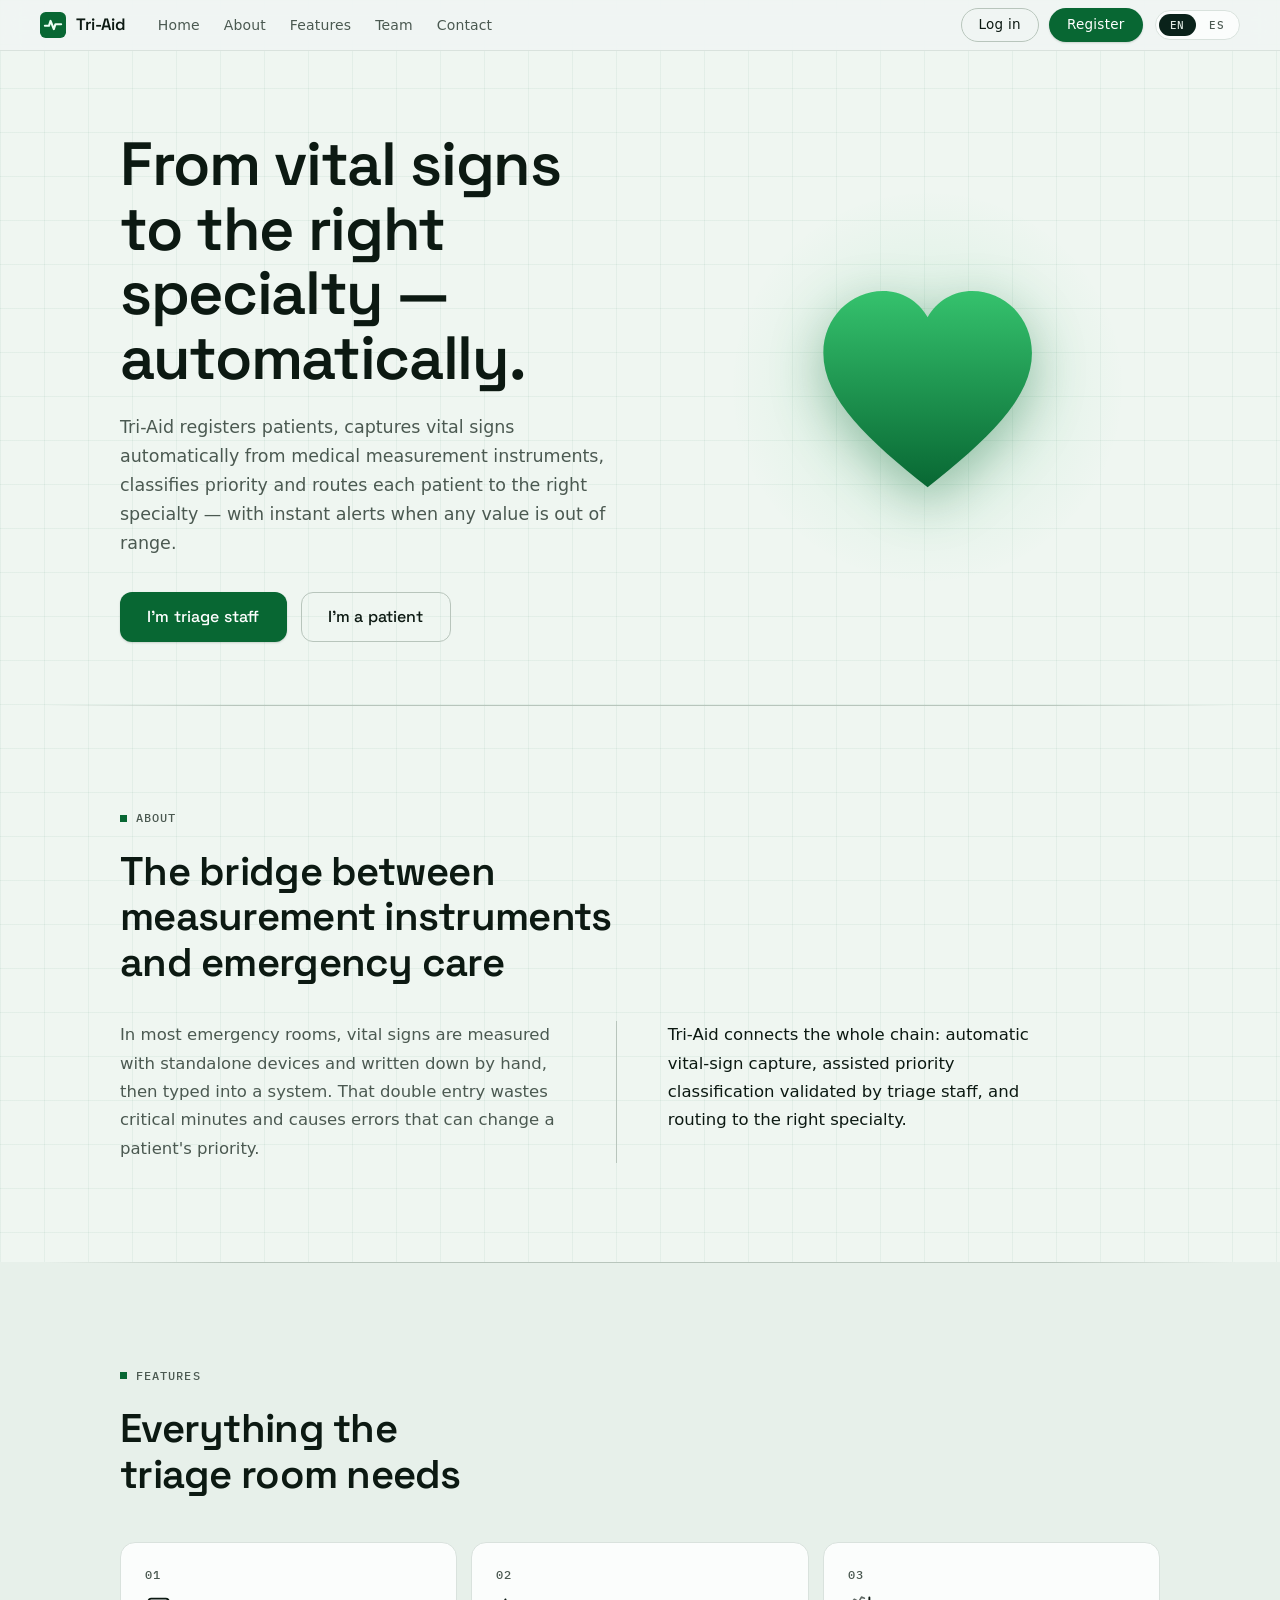
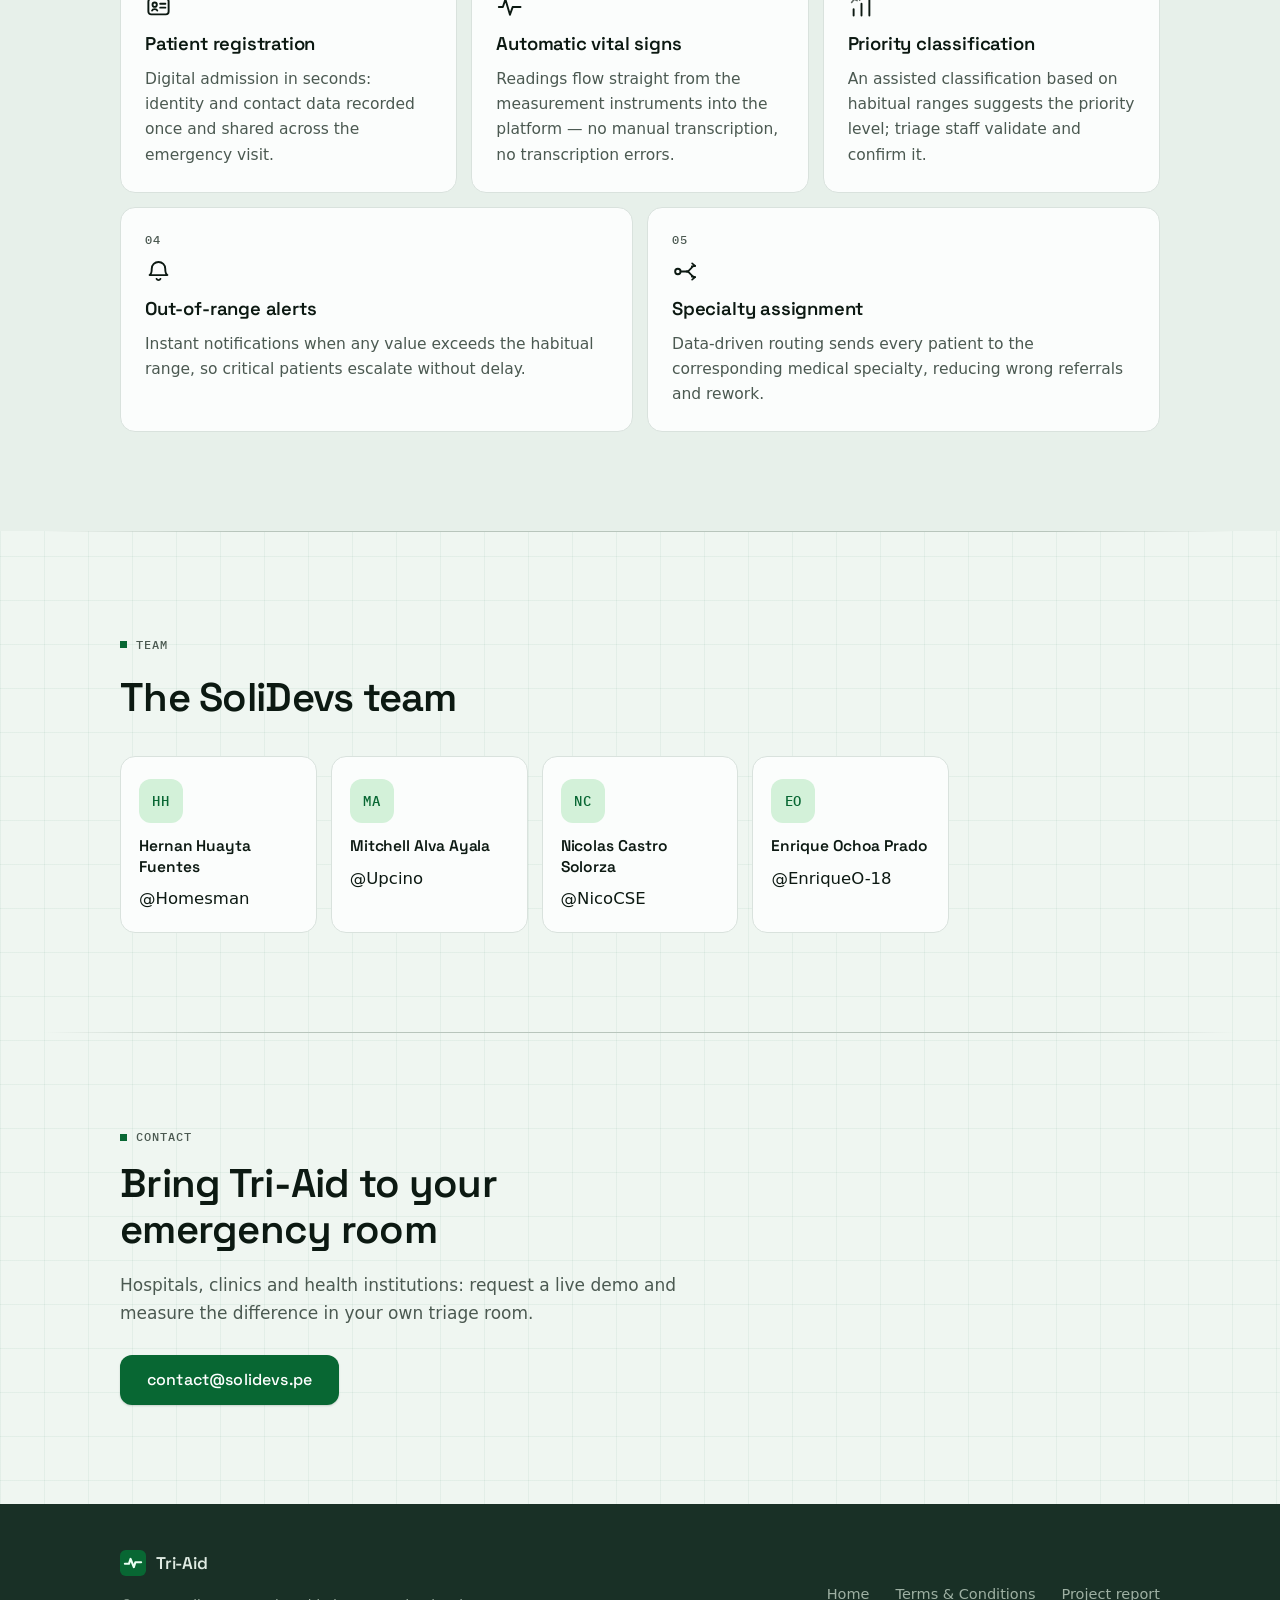
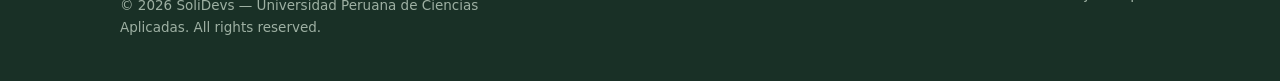
==== commit 8690bf7d: "feat(team): add member github links; remove withdrawn member" ====
--- a/index.html
+++ b/index.html
@@ -168,22 +168,22 @@
           <li class="member-card reveal" data-od-id="member-hernan-huayta">
             <span class="member-avatar" aria-hidden="true">HH</span>
             <h3>Hernan Huayta Fuentes</h3>
+            <a class="member-github" href="https://github.com/Homesman" rel="noopener">@Homesman</a>
           </li>
           <li class="member-card reveal" data-od-id="member-mitchell-alva">
             <span class="member-avatar" aria-hidden="true">MA</span>
             <h3>Mitchell Alva Ayala</h3>
+            <a class="member-github" href="https://github.com/Upcino" rel="noopener">@Upcino</a>
           </li>
           <li class="member-card reveal" data-od-id="member-nicolas-castro">
             <span class="member-avatar" aria-hidden="true">NC</span>
             <h3>Nicolas Castro Solorza</h3>
-          </li>
-          <li class="member-card reveal" data-od-id="member-mauricio-diaz">
-            <span class="member-avatar" aria-hidden="true">MD</span>
-            <h3>Mauricio Diaz Nuñez</h3>
+            <a class="member-github" href="https://github.com/NicoCSE" rel="noopener">@NicoCSE</a>
           </li>
           <li class="member-card reveal" data-od-id="member-enrique-ochoa">
             <span class="member-avatar" aria-hidden="true">EO</span>
             <h3>Enrique Ochoa Prado</h3>
+            <a class="member-github" href="https://github.com/EnriqueO-18" rel="noopener">@EnriqueO-18</a>
           </li>
         </ul>
       </div>
--- a/css/styles.css
+++ b/css/styles.css
@@ -7,21 +7,21 @@
 /* ---------- Tokens ---------- */
 :root {
   /* surfaces */
-  --bg:            oklch(96.6% 0.009 158);
-  --surface:       oklch(99.3% 0.003 158);
-  --surface-sunk:  oklch(94.6% 0.012 156);
-  --ink-panel:     oklch(23% 0.035 168);
-  --ink-deep:      oklch(28.5% 0.034 165);
+  --bg:            #EFF6F1;
+  --surface:       #FBFDFC;
+  --surface-sunk:  #E7F0EA;
+  --ink-panel:     #0A221A;
+  --ink-deep:      #193026;
 
   /* text */
-  --fg:            oklch(20% 0.024 160);
-  --muted:         oklch(45% 0.022 158);
-  --fg-on-dark:    oklch(93% 0.015 155);
-  --muted-on-dark: oklch(74% 0.028 155);
+  --fg:            #0C1912;
+  --muted:         #4B5951;
+  --fg-on-dark:    #E0EBE3;
+  --muted-on-dark: #9EB0A3;
 
   /* lines */
-  --border:        oklch(90.5% 0.012 158);
-  --border-strong: oklch(81% 0.018 156);
+  --border:        #D9E2DD;
+  --border-strong: #B8C5BC;
   --line-on-dark-btn: rgba(234, 255, 243, 0.28);
   /* Single page-wide chart-paper grid (body). One grid, one phase —
      never layer a second same-pitch grid on top of it. */
@@ -29,12 +29,12 @@
   --pulse-on-ink:  #eafff3;
 
   /* accent — ECG green */
-  --accent:        oklch(72% 0.17 152);   /* trace on dark, fills */
-  --accent-ink:    oklch(45% 0.115 152);  /* text-safe / buttons */
-  --accent-soft:   oklch(93% 0.045 152);
+  --accent:        #35C26D;   /* trace on dark, fills */
+  --accent-ink:    #086733;  /* text-safe / buttons */
+  --accent-soft:   #D3F1D9;
 
   /* semantic — triage scale (used sparingly) */
-  --info:          oklch(70% 0.11 240);
+  --info:          #58A7DC;
 
   /* type */
   --font-display: 'Space Grotesk', 'Avenir Next', -apple-system, BlinkMacSystemFont, 'Segoe UI', system-ui, sans-serif;
@@ -114,7 +114,7 @@
   box-shadow: 0 1px 2px rgba(16, 46, 36, 0.18);
 }
 .btn-primary:hover {
-  background: oklch(38% 0.105 152);
+  background: #005124;
   transform: translateY(-1px);
   box-shadow: 0 6px 18px rgba(16, 46, 36, 0.16);
 }
@@ -272,7 +272,7 @@
   box-shadow: 0 1px 2px rgba(16, 46, 36, 0.18);
 }
 .btn-register:hover {
-  background: oklch(38% 0.105 152);
+  background: #005124;
   transform: translateY(-1px);
   box-shadow: 0 6px 18px rgba(16, 46, 36, 0.16);
 }
@@ -426,7 +426,7 @@
   overflow: visible;
   transform-origin: 50% 46%;
   animation: heart-beat 0.94s infinite;
-  filter: drop-shadow(0 16px 26px color-mix(in oklab, var(--accent-ink) 38%, transparent));
+  filter: drop-shadow(0 16px 26px rgba(8, 103, 51, 0.38));
 }
 .heart-grad-a { stop-color: var(--accent); }
 .heart-grad-b { stop-color: var(--accent-ink); }
@@ -439,8 +439,8 @@
   opacity: 0.5;
   background: radial-gradient(
     circle,
-    color-mix(in oklab, var(--accent) 24%, transparent) 0%,
-    color-mix(in oklab, var(--accent) 10%, transparent) 46%,
+    rgba(53, 194, 109, 0.24) 0%,
+    rgba(53, 194, 109, 0.10) 46%,
     transparent 72%
   );
   animation: heart-glow 0.94s infinite;
@@ -451,7 +451,7 @@
   position: absolute;
   inset: 2%;
   border-radius: 50%;
-  border: 1.5px solid color-mix(in oklab, var(--accent) 55%, transparent);
+  border: 1.5px solid rgba(53, 194, 109, 0.55);
   opacity: 0;
   animation: heart-ripple 0.94s infinite;
 }
@@ -798,7 +798,7 @@
     right: 0;
     max-height: calc(100dvh - var(--nav-h));
     overflow: auto;
-    box-shadow: 0 18px 40px color-mix(in oklab, var(--fg) 14%, transparent);
+    box-shadow: 0 18px 40px rgba(12, 25, 18, 0.14);
   }
   .team-grid { grid-template-columns: repeat(3, 1fr); }
 
